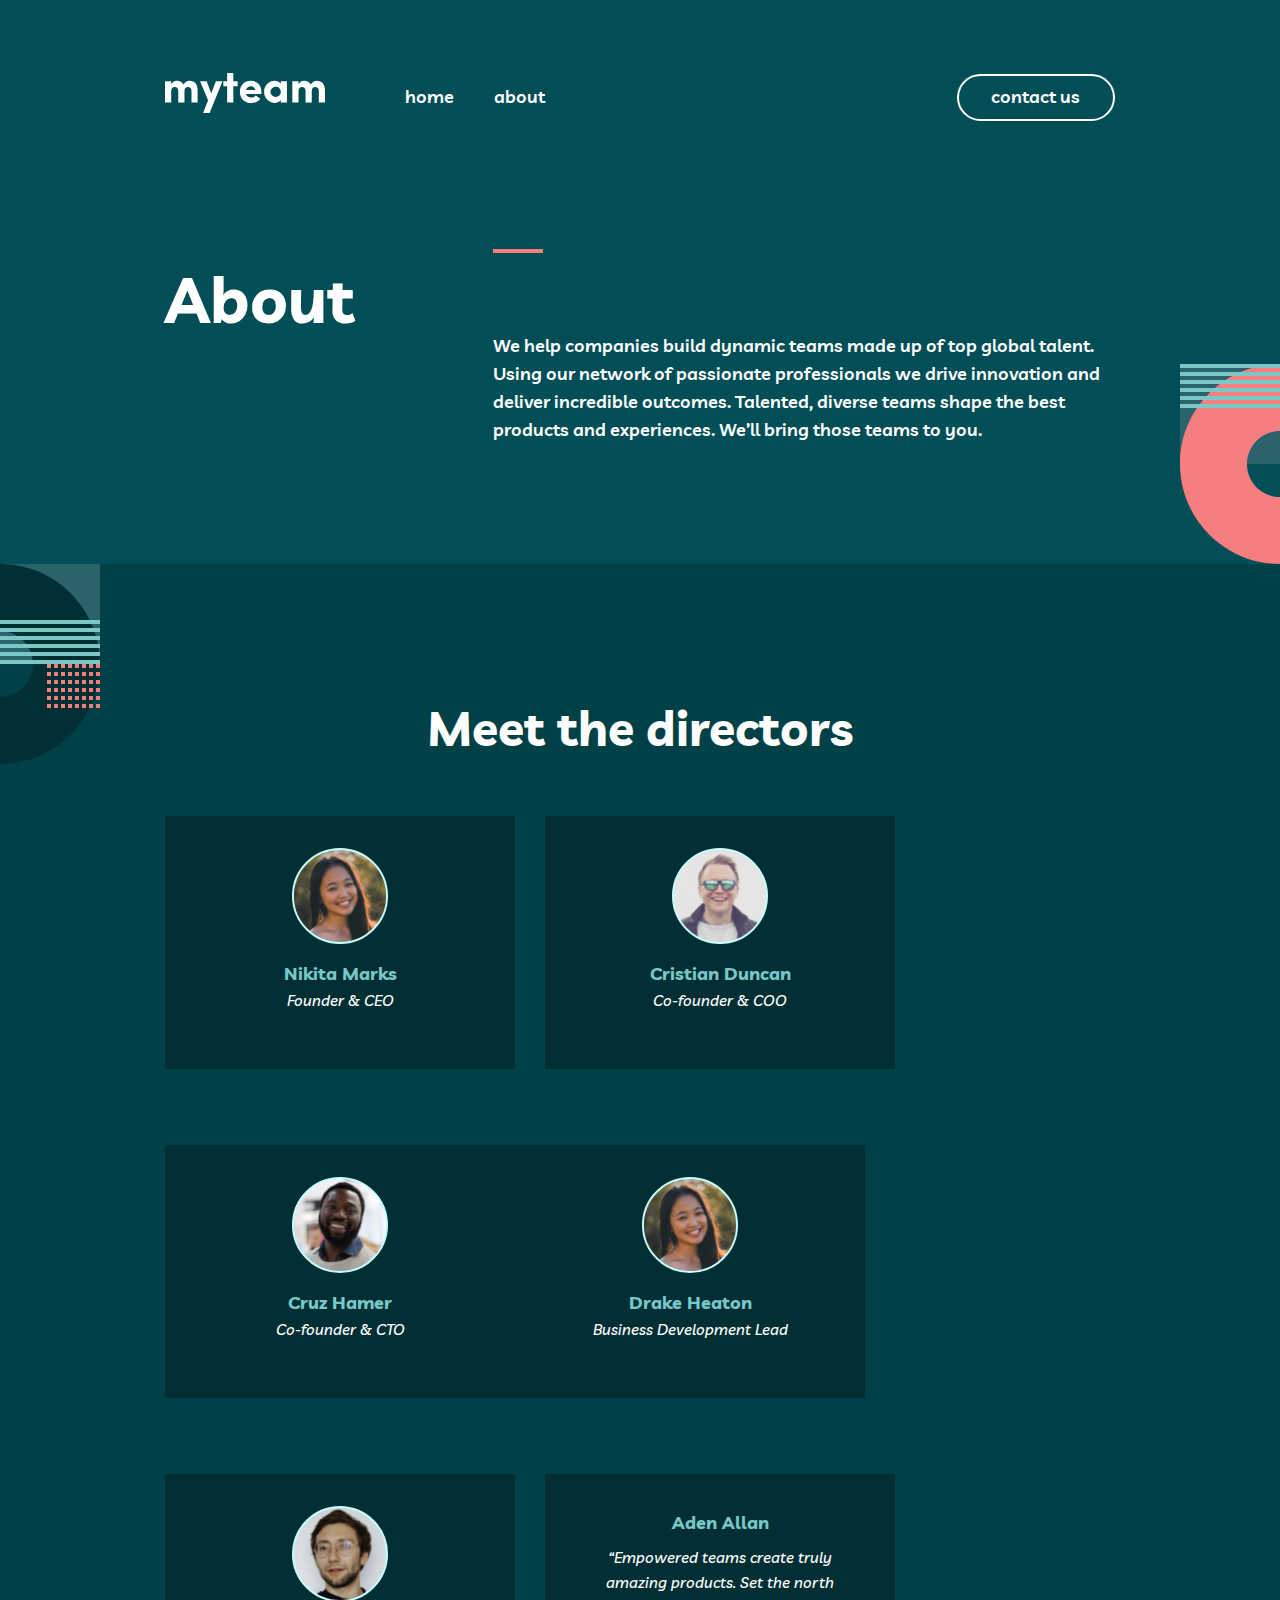
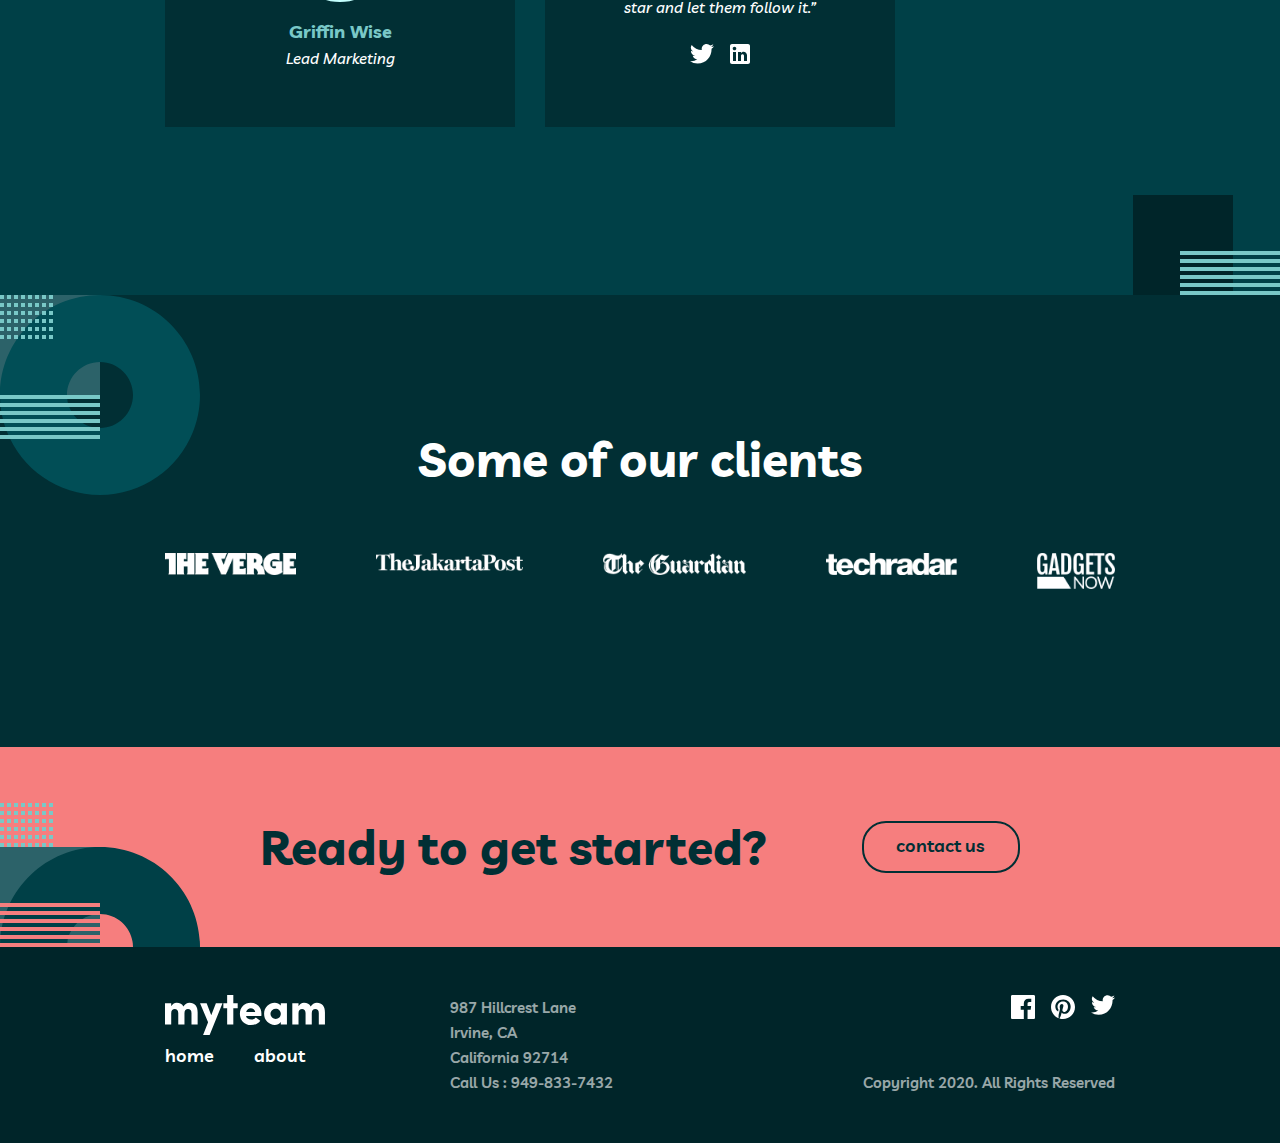
==== about.index.html @ c96c5cdf "about-index-html styles" ====
<!DOCTYPE html>
<html lang="en">
<head>
  <meta charset="UTF-8">
  <meta http-equiv="X-UA-Compatible" content="IE=edge">
  <meta name="viewport" content="width=device-width, initial-scale=1.0">
  <title>Myteam</title>
  <!-- google-fonts -->
  <link rel="preconnect" href="https://fonts.googleapis.com">
  <link rel="preconnect" href="https://fonts.gstatic.com" crossorigin>
  <link href="https://fonts.googleapis.com/css2?family=Inter:wght@400;600;700&family=Livvic:wght@500;600;700&family=Montserrat:wght@700&family=Nunito+Sans:wght@300;600;800&family=Poppins:wght@500;700&family=Roboto:wght@400;500;700&family=Spartan:wght@500;700&display=swap" rel="stylesheet">
  <!-- stylesheets -->

  <link rel="stylesheet" href="css/normalize.css">
  <link rel="stylesheet" href="css/styles.css">


</head>
<body>

  <div class="site-header-hero-wrapper container">
    <div class="">
      <header class="site-header">
        <div class="header-top-info-left">
          <a class="site-logo" href="index.html"><img class="site-logo-img" src="img/myteam-logo.svg" alt="myteam-logo"></a>
          <ul class="sitenav-list" >
            <li class="sitenav-list-item">
              <a class="sitenav-list-item-link" href="index.html">home</a>
            </li>
            <li class="sitenav-list-item">
              <a class="sitenav-list-item-link" href="about.index.html">about</a>
            </li>

          </ul>
        </div>
        <div class="header-top-info-right"><a class="button button-green" href="#">contact us</a></div>
      </header>

      <!-- hero -->

      <div class="site-hero about-site-hero ">

        <h1 class="hero-heading about-hero-headding">About</h1>
        <p class="hero-heading-text about-hero-heading-text ">We help companies build dynamic teams made up of top global talent. Using our network of passionate professionals we drive innovation and deliver incredible outcomes. Talented, diverse teams shape the best products and experiences. We’ll bring those teams to you.</p>

        <img class="about-hero-bg" src="img/about-hero-bg.svg" alt="" width="100" height="200">
      </div>

    </div>
  </div>


  <main class="main-content">

    <div class="main-feature about-main-feature container">
      <h2 class="about-main-feature-heading">Meet the directors</h2>
      <ul class="about-main-feature-list">
        <li class="about-main-feature-list-item">
          <img class="about-main-featute-item-user-img" src="img/nikita.svg" alt="Nikita-img"  width="96" height="96">
          <h3 class="about-main-feature-user-name">Nikita Marks</h3>
          <span class="about-main-feature-user-profession">Founder & CEO</span>
        </li>
        <li class="about-main-feature-list-item">
          <img class="about-main-featute-item-user-img" src="img/cristian.svg" alt="cristain-img"  width="96" height="96" >
          <h3 class="about-main-feature-user-name">Cristian Duncan</h3>
          <span class="about-main-feature-user-profession">Co-founder & COO</span>
        </li>
        <li class="about-main-feature-list-item">
          <img class="about-main-featute-item-user-img" src="img/cruz.svg" alt="Cruz-img"  width="96" height="96" >
          <h3 class="about-main-feature-user-name">Cruz Hamer</h3>
          <span class="about-main-feature-user-profession">Co-founder & CTO</span>
        </li>
        <li class="about-main-feature-list-item">
          <img class="about-main-featute-item-user-img" src="img/nikita.svg" alt="Nikita-img"  width="96" height="96" >
          <h3 class="about-main-feature-user-name">Drake Heaton</h3>
          <span class="about-main-feature-user-profession">Business Development Lead</span>
        </li>
        <li class="about-main-feature-list-item">
          <img class="about-main-featute-item-user-img" src="img/griffin.svg" alt="Griffin-img"  width="96" height="96" >
          <h3 class="about-main-feature-user-name">Griffin Wise</h3>
          <span class="about-main-feature-user-profession">Lead Marketing</span>
        </li>
        <li class="about-main-feature-list-item">
          <h3 class="about-main-feature-user-name aden-name">Aden Allan</h3>
          <span class="about-main-feature-user-profession aden-profession ">“Empowered teams create truly amazing products. Set the north star and let them follow it.”</span>
          <ul class="about-main-feature-user-aden-allan-social-networks-list">
            <li class="about-main-feature-user-aden-allan-social-networks-list-item"> <a class="about-main-feature-user-aden-allan-social-network-icons
              about-main-feature-user-aden-allan-pinterest-icon" href="#"><svg width="24" height="20" xmlns="http://www.w3.org/2000/svg"><path d="M24 2.309a9.83 9.83 0 0 1-2.828.775A4.932 4.932 0 0 0 23.337.36a9.864 9.864 0 0 1-3.127 1.195A4.916 4.916 0 0 0 16.616 0c-3.179 0-5.515 2.966-4.797 6.045A13.978 13.978 0 0 1 1.671.901a4.93 4.93 0 0 0 1.523 6.574 4.903 4.903 0 0 1-2.229-.616c-.054 2.281 1.581 4.415 3.949 4.89a4.935 4.935 0 0 1-2.224.084 4.928 4.928 0 0 0 4.6 3.419A9.9 9.9 0 0 1 0 17.292a13.94 13.94 0 0 0 7.548 2.212c9.142 0 14.307-7.721 13.995-14.646A10.025 10.025 0 0 0 24 2.309Z" fill="CurrentColor"/></svg></a></li>

            <li><a class="about-main-feature-user-aden-allan-social-network-icons
              about-main-feature-user-aden-allan-linkedin-icon" href="#"><svg width="20" height="20"  xmlns="http://www.w3.org/2000/svg"><path fill-rule="evenodd" clip-rule="evenodd" d="M2 0h16c1.1 0 2 .9 2 2v16c0 1.1-.9 2-2 2H2c-1.1 0-2-.9-2-2V2C0 .9.9 0 2 0Zm4 17V8H3v9h3ZM4.5 6.3c-1 0-1.8-.8-1.8-1.8s.8-1.8 1.8-1.8 1.8.8 1.8 1.8-.8 1.8-1.8 1.8ZM14 17h3v-5.7c0-1.9-1.6-3.5-3.5-3.5-.9 0-2 .6-2.5 1.4V8H8v9h3v-5.3c0-.8.7-1.5 1.5-1.5s1.5.7 1.5 1.5V17Z" fill="CurrentColor"/></svg></a></li>
          </ul>



        </li>
      </ul>
      <img class="about-feature-left-top-bg" src="img/about-feature-left-top-bg.svg" alt="" width="100" height="200">
      <img class="about-feature-right-bottom-bg" src="img/about-feature-right-bottom-bg.svg" alt="" width="147" height="100">
    </div>

    <!-- reviews-wrapper -->

    <div class="reviews-wrapper about-reviews-wrapper container">
      <h2 class="about-reviews-heading">Some of our clients</h2>
<ul  class="about-reviews-list">
  <li class="about-reviews-list-item">
    <img class="about-reviews-list-item-img" src="img/the-verge.png" alt="the-verge" width="165" height="28" srcset="img/the-verge.png 1x, img/the-verge@2x.png 2x">
  </li>
  <li class="about-reviews-list-item">
    <img class="about-reviews-list-item-img" src="img/the-jakarta-post.png" alt="the-jakarta" width="184" height="23" srcset="img/the-jakarta-post.png 1x, img/the-jakarta-post@2x.png 2x">
  </li>
  <li class="about-reviews-list-item">
    <img class="about-reviews-list-item-img" src="img/the-guardian.png" alt="the-guardian" width="180" height="28" srcset="img/the-guardian.png 1x, img/the-guardian@2x.png">
  </li>
  <li class="about-reviews-list-item">
    <img class="about-reviews-list-item-img" src="img/techradar.png" alt="techradar" width="165" height="28" srcset="img/techradar.png 1x, img/techradar@2x.png 2x">
  </li>
  <li class="about-reviews-list-item">
    <img class="about-reviews-list-item-img" src="img/gadgets-now.png" alt="gadgets-now" width="98" height="45" srcset="img/gadgets-now.png 1x, img/gadgets-now@2x.png 2x">
  </li>
</ul>

<img class="about-reviews-bg" src="img/about-reviews-bg.svg" alt="" width="200" height="200">

    </div>

    <!-- contact -->

    <div class="contact container">
      <h2 class="contact-heading">Ready to get started?</h2>
      <a class="button button-red" href="contact-index.html">contact us</a>
      <img class="contact-bg" src="img/contact.bg.svg" alt="" width="200" height="144">
    </div>

  </main>

  <!-- footer -->

  <footer class="site-footer container">
    <div class="site-footer-left">
      <div class="footer-logo-nav-wrapper">
        <a class="site-footer-link" href="index.html"><img class="site-footer-link-img" src="img/myteam-logo.svg" alt="footer-logo"></a>
        <ul class="site-footer-list">
          <li class="site-footer-list-item">
            <a class="sitenav-list-item-link" href="index.html">home</a>
          </li>
          <li class="site-footer-list-item">
            <a class="sitenav-list-item-link" href="index.html">about</a>
          </li>
        </ul>
      </div>
      <div class="site-footer-info">987  Hillcrest Lane <br> Irvine, CA <br>California 92714 <br>Call Us : 949-833-7432</div>
    </div>

    <div class="site-footer-right">
      <ul class="social-networks-list">
        <li class="social-networks-list-item"><a href="#"><svg class="social-networks-icon" width="24" height="24" xmlns="http://www.w3.org/2000/svg"><path d="M22.675 0H1.325C.593 0 0 .593 0 1.325v21.351C0 23.407.593 24 1.325 24H12.82v-9.294H9.692v-3.622h3.128V8.413c0-3.1 1.893-4.788 4.659-4.788 1.325 0 2.463.099 2.795.143v3.24l-1.918.001c-1.504 0-1.795.715-1.795 1.763v2.313h3.587l-.467 3.622h-3.12V24h6.116c.73 0 1.323-.593 1.323-1.325V1.325C24 .593 23.407 0 22.675 0Z" fill="CurrentColor"/></svg></a></li>

        <li class="social-networks-list-item"><a href="#"><svg class="social-networks-icon" width="24" height="24" xmlns="http://www.w3.org/2000/svg"><path d="M12 0C5.373 0 0 5.372 0 12c0 5.084 3.163 9.426 7.627 11.174-.105-.949-.2-2.405.042-3.441.218-.937 1.407-5.965 1.407-5.965s-.359-.719-.359-1.782c0-1.668.967-2.914 2.171-2.914 1.023 0 1.518.769 1.518 1.69 0 1.029-.655 2.568-.994 3.995-.283 1.194.599 2.169 1.777 2.169 2.133 0 3.772-2.249 3.772-5.495 0-2.873-2.064-4.882-5.012-4.882-3.414 0-5.418 2.561-5.418 5.207 0 1.031.397 2.138.893 2.738a.36.36 0 0 1 .083.345l-.333 1.36c-.053.22-.174.267-.402.161-1.499-.698-2.436-2.889-2.436-4.649 0-3.785 2.75-7.262 7.929-7.262 4.163 0 7.398 2.967 7.398 6.931 0 4.136-2.607 7.464-6.227 7.464-1.216 0-2.359-.631-2.75-1.378l-.748 2.853c-.271 1.043-1.002 2.35-1.492 3.146C9.57 23.812 10.763 24 12 24c6.627 0 12-5.373 12-12 0-6.628-5.373-12-12-12Z" fill="CurrentColor"/></svg></a></li>

        <li class="social-networks-list-item"><a href="#"><svg class="social-networks-icon" width="24" height="20"  xmlns="http://www.w3.org/2000/svg"><path d="M24 2.557a9.83 9.83 0 0 1-2.828.775A4.932 4.932 0 0 0 23.337.608a9.864 9.864 0 0 1-3.127 1.195A4.916 4.916 0 0 0 16.616.248c-3.179 0-5.515 2.966-4.797 6.045A13.978 13.978 0 0 1 1.671 1.149a4.93 4.93 0 0 0 1.523 6.574 4.903 4.903 0 0 1-2.229-.616c-.054 2.281 1.581 4.415 3.949 4.89a4.935 4.935 0 0 1-2.224.084 4.928 4.928 0 0 0 4.6 3.419A9.9 9.9 0 0 1 0 17.54a13.94 13.94 0 0 0 7.548 2.212c9.142 0 14.307-7.721 13.995-14.646A10.025 10.025 0 0 0 24 2.557Z" fill="CurrentColor"/></svg></a></li>
      </ul>
      <span class="Copyright">Copyright 2020. All Rights Reserved</span>
    </div>
  </footer>

  <script src="js/main.js"></script>
</body>
</html>
---- css/styles.css ----
:root{
  --Midnight-green: #014E56;
  --Light-coral:#F67E7E;
  --Rapture-blue:#79C8C7;
  --Police-blue:#2C6269;
  --Deep-jungle-green:#004047;
  --Sacramento-state-green:#012F34;
  --Dark-green: #002529;
  --white:#fff;
}

html{
  box-sizing:border-box;
  height: 100%;
  scroll-behavior: smooth;
}


*,
*::before,
*::after{
  box-sizing:inherit;
}


body{
  display: flex;
  flex-direction: column;
  height: 100%;
  padding: 0;
  margin: 0;
  font-family:"Livvic","arial", serif;
  font-size: 15px;
  line-height: 25px;
  font-weight: 600;
  background-color: #fff;
  color: var(--white);
}


img{
  max-width: 100%;
  height: auto;

}

.container{
  width: 100%;
  max-width: 1440px;
  padding-left: 165px;
  padding-right: 165px;
  margin-left: auto;
  margin-right: auto;
}

.button {
  font-weight: 600;
  font-size: 18px;
  line-height: 28px;
  padding: 9px 33px 11px 32px;
  border: 2px solid #fff;
  border-radius: 24px;
  text-decoration: none;
}

.button-green {
  color: var(--white);
}

.button-green:hover{
  color:   var(--Dark-green);
  background-color: var(--white);
}

.button-red{
  color: var(--Sacramento-state-green);
  border-color: var(--Sacramento-state-green);
}

.button-red:hover{
  color: var(--white);
  background-color: var(--Sacramento-state-green);
}

/* MAIN-CONTENT */

.main-content{
  flex-grow: 1;
}

.site-header-hero-wrapper {
  background-color: var(--Midnight-green);
}

.site-header {
  display: flex;
  justify-content: space-between;
  align-items: center;
  padding-top: 73px;
  padding-bottom: 129px;
  background-color: var(--Midnight-green);
}

.site-logo {
  margin-right: 80px;
}

.site-logo-img {
  width: 160px;
  height: 40px;
}

.header-top-info-left{
  display: flex;
  justify-content: space-between;
  align-items: center;
}

.sitenav-list {
  display: flex;
  align-items: center;
  list-style: none;
  padding: 0;
  margin: 0;
}

.sitenav-list-item:not(:last-child){
  margin-right: 40px;
}

.sitenav-list-item-link {
  font-weight: 600;
  font-size: 18px;
  line-height: 28px;
  color: var(--white);
  text-decoration: none;
}

.sitenav-list-item-link:hover {
  color: var(--Light-coral);
}

.site-hero {
  display: flex;
  padding-bottom: 250px;
  position: relative;
}

.about-site-hero{
  padding-bottom: 120px;
}

.hero-heading {
  width: 635px;
  font-weight: bold;
  font-size: 100px;
  line-height: 100px;
  margin: 0;
}

.about-hero-headding{
  width: 350px;
  font-size: 64px;
}

.hero-heading-text {
  display: flex;
  flex-direction: column;
  width: 445px;
  font-weight: 600;
  font-size: 18px;
  line-height: 28px;
  margin: 0;
  margin-left: 30px;
}

.about-hero-heading-text{
  width: 730px;
  }

.hero-heading-text::before{
  margin-bottom: 79px;
  width: 50px;
  height: 4px;
  background-color: var(--Rapture-blue);
  content:"";
}

.about-hero-heading-text::before{
  margin-bottom: 79px;
  width: 50px;
  height: 4px;
  background-color: var(--Light-coral);
  content:"";
}

.hero-bg-img-left {
  width: 100px;
  height: 200px;
  position: absolute;
  left: -165px;
  top: 0;

}

.hero-bg-img-bottom {
  width: 358px;
  height: 100px;
  position: absolute;
  right: 0;
  bottom:0;
}

.about-hero-bg{
  width: 100px;
  height: 200px;
  position: absolute;
  right: -165px;
  bottom:0;
}

/* main-feature */

.main-feature {
  display: flex;
  position: relative;
  padding-top: 140px;
  padding-left: 165px;
  background-color: #012F34;
}

.main-feature-heading {
  display: flex;
  flex-direction: column;
  width: 445px;
  font-weight: bold;
  font-size: 48px;
  line-height: 48px;
  margin: 0;
}

.main-feature-heading::before{
  width: 50px;
  height: 4px;
  margin-bottom: 54px;
  background-color: var(--Rapture-blue);
  content:"";
}

.main-feature-list {
  list-style: none;
  padding: 0;
  padding-bottom: 140px;
  margin: 0;
  margin-top: 58px;
  margin-left: 125px;
}

.main-feature-list-item {
  display: flex;
  width: 540px;
}

.main-feature-list-item:not(:last-child){
  margin-bottom: 32px;
}

.main-feature-list-item-img{
  width: 72px;
  height: 72px;
  margin-right: 23px;

}

.main-feature-list-item-headeing {
  font-weight: bold;
  font-size: 18px;
  line-height: 28px;
  margin: 0;
  margin-bottom: 16px;
  color: var(--Light-coral);
}

.main-feature-list-item-text {
  font-weight: 600;
  font-size: 15px;
  line-height: 25px;
  margin: 0;
  opacity: 0.8;
}

.main-feature-right-bg{
  width: 100px;
  height: 244px;
  position: absolute;
  right: 0;
  bottom: 0;
}

/* about-main-feature */

.about-main-feature{
display: flex;
flex-direction: column;
background-color: var(--Deep-jungle-green);
}

.about-main-feature-heading {
  font-weight: bold;
  font-size: 48px;
  line-height: 48px;
  text-align: center;
  margin: 0;
  padding-bottom: 64px;
}
.about-main-feature-list {
display: flex;
flex-wrap: wrap;
padding: 0;
margin: 0;
padding-bottom: 92px;
list-style: none;
}

.about-main-feature-list-item {
  display: flex;
  flex-direction: column;
  align-items: center;
width: 350px;
margin-bottom: 76px;
background-color: var(--Sacramento-state-green);
}

.about-main-feature-list-item:not(:last-child) {
margin-right: 30px;
}

.about-main-feature-list-item:nth-child(3){
margin-right:0;
}

.about-main-featute-item-user-img {
padding-top: 32px;
padding-bottom: 16px;

}

.about-main-feature-user-name {
  font-weight: bold;
font-size: 18px;
line-height: 28px;
margin: 0;
color: var(--Rapture-blue);
}

.about-main-feature-user-profession {
  font-style: italic;
  font-weight: 500;
  font-size: 15px;
  line-height: 25px;
  padding-bottom: 56px;
}

.aden-name{
padding-top: 35px;
padding-bottom: 8px;
}

.aden-profession {
  width: 251px;
  text-align: center;
padding-bottom: 24px;
}

.about-main-feature-user-aden-allan-social-networks-list {
display: flex;
list-style: none;
padding: 0;
margin: 0;
padding-bottom: 63px;
}

.about-main-feature-user-aden-allan-social-networks-list-item:not(:last-child){
  margin-right: 16px;
}

.about-main-feature-user-aden-allan-social-network-icons{
  display: block;
  color: var(--white);
}

.about-main-feature-user-aden-allan-social-network-icons:hover{
  color: var(--Light-coral);
}

.about-main-feature-user-aden-allan-pinterest-icon {
width: 24px;
height: 19px;
}

.about-main-feature-user-aden-allan-linkedin-icon {
width: 20px;
height: 20px;
}

.about-feature-left-top-bg {
  width: 100px;
  height: 200px;
  position: absolute;
  left: 0;
  top: 0;
}

.about-feature-right-bottom-bg {
  width: 147px;
  height: 100px;
  position: absolute;
  right: 0;
  bottom: 0;
}


/* reviews-wrapper */

.reviews-wrapper {
  position: relative;
  background-color:  #004047;
}

.reviews-bg-left {
  position: absolute;
  width: 147px;
  height: 100px;
  left: 0;
  top: 0;
}

.reviews-bg-right {
  position: absolute;
  width: 200px;
  height: 100px;
  right: 0;
  bottom: 0;
}

.reviews-heading {
  font-weight: bold;
  font-size: 48px;
  line-height: 48px;
  text-align: center;
  margin: 0;
  padding-top: 140px;
  padding-bottom: 92px;
}

.reviews-heading-blue{
  color:var(--Rapture-blue);
}

.reviews-list {
  display: flex;
  padding: 0;
  margin: 0;
  padding-bottom: 150px;
  list-style: none;
}

.reviews-list-item {
  position: relative;
  width: 350px;

}

.reviiews-list-item-icon{
  width: 67px;
  height: 56px;
  position: absolute;
transform: translate(142px, -36px);
z-index: 1;
}

.reviews-list-item:not(:last-child){
  margin-right: 30px;
}

.reviews-list-item-text {
  position: relative;
  display: flex;
  flex-direction: column;
  font-weight: 600;
  font-size: 15px;
  line-height: 25px;
  text-align: center;
  margin: 0;
  padding-bottom: 24px;
z-index: 100;
}

.reviews-list-item-user-name {
  font-weight: bold;
  font-size: 18px;
  line-height: 28px;
  text-align: center;
  color: var(--Rapture-blue);
  margin: 0;
  padding-bottom: 2px;
}

.reviews-list-item-user-profession {
  display: flex;
  justify-content: center;
  font-weight: 500;
  font-size: 13px;
  line-height: 18px;
  text-align: center;
  padding-bottom: 32px;
}

.reviews-list-item-user-img {
  display: flex;
  justify-content: center;
  align-items: center;
  width: 62px;
  height: 62px;
  border-radius: 50%;
  /* border: 2px solid #C4FFFE; */
}

.reviews-list-item-user-img-wrapper{
  display: flex;
  justify-content: center;

}

/* about-reviews */
.about-reviews-wrapper{
background-color: var(--Sacramento-state-green);
}

.about-reviews-heading {
  font-weight: bold;
  font-size: 48px;
  line-height: 48px;
   text-align: center;
   margin: 0;
   padding-top: 140px;
   padding-bottom: 70px;
}

.about-reviews-list {
display: flex;
padding: 0;
margin: 0;
list-style: none;
padding-bottom: 151px;
}

.about-reviews-list-item:not(:last-child) {
margin-right: 80px;
}

.about-reviews-list-item-img {

}

.about-reviews-bg {
width: 200px;
height: 200px;
position: absolute;
left: 0;
top: 0;
}


/* contact */

.contact {
  position: relative;
  background-color: #F67E7E;
  display: flex;
  justify-content: space-evenly;
  align-items: center;
}

.contact-heading{
  font-weight: bold;
  font-size: 48px;
  line-height: 48px;
  margin: 0;
  padding-top: 76px;
  padding-bottom: 76px;
  color: var(--Sacramento-state-green);
}

.contact-bg{
  width: 200px;
  height: 144px;
  position: absolute;
  left: 0;
  bottom: 0;
}

/* site-feature */

.site-footer {
  display: flex;
  justify-content: space-between;
  background-color:#002529;
  padding-top: 48px;
  padding-bottom: 48px;
}

.site-footer-left{
  display: flex;
}

.footer-logo-nav-wrapper{
  padding-right: 125px;
}

.site-footer-list {
  display: flex;
  list-style: none;
  padding: 0;
  margin: 0;
  padding-bottom: 25px;
}

.site-footer-list-item:not(:last-child) {
  margin-right: 40px;
}

.site-footer-info {
  opacity: 0.6;
}

.social-networks-list {
  display: flex;
  justify-content: flex-end;
  list-style: none;
  padding: 0;
  margin: 0;
  padding-bottom: 51px;
}

.social-networks-list-item:not(:last-child){
  margin-right: 16px;
}

.social-networks-icon{
  display: block;
  color: #fff;
}

.social-networks-icon:hover{
  color: var(--Light-coral);
}

.Copyright {
  opacity: 0.6;
}
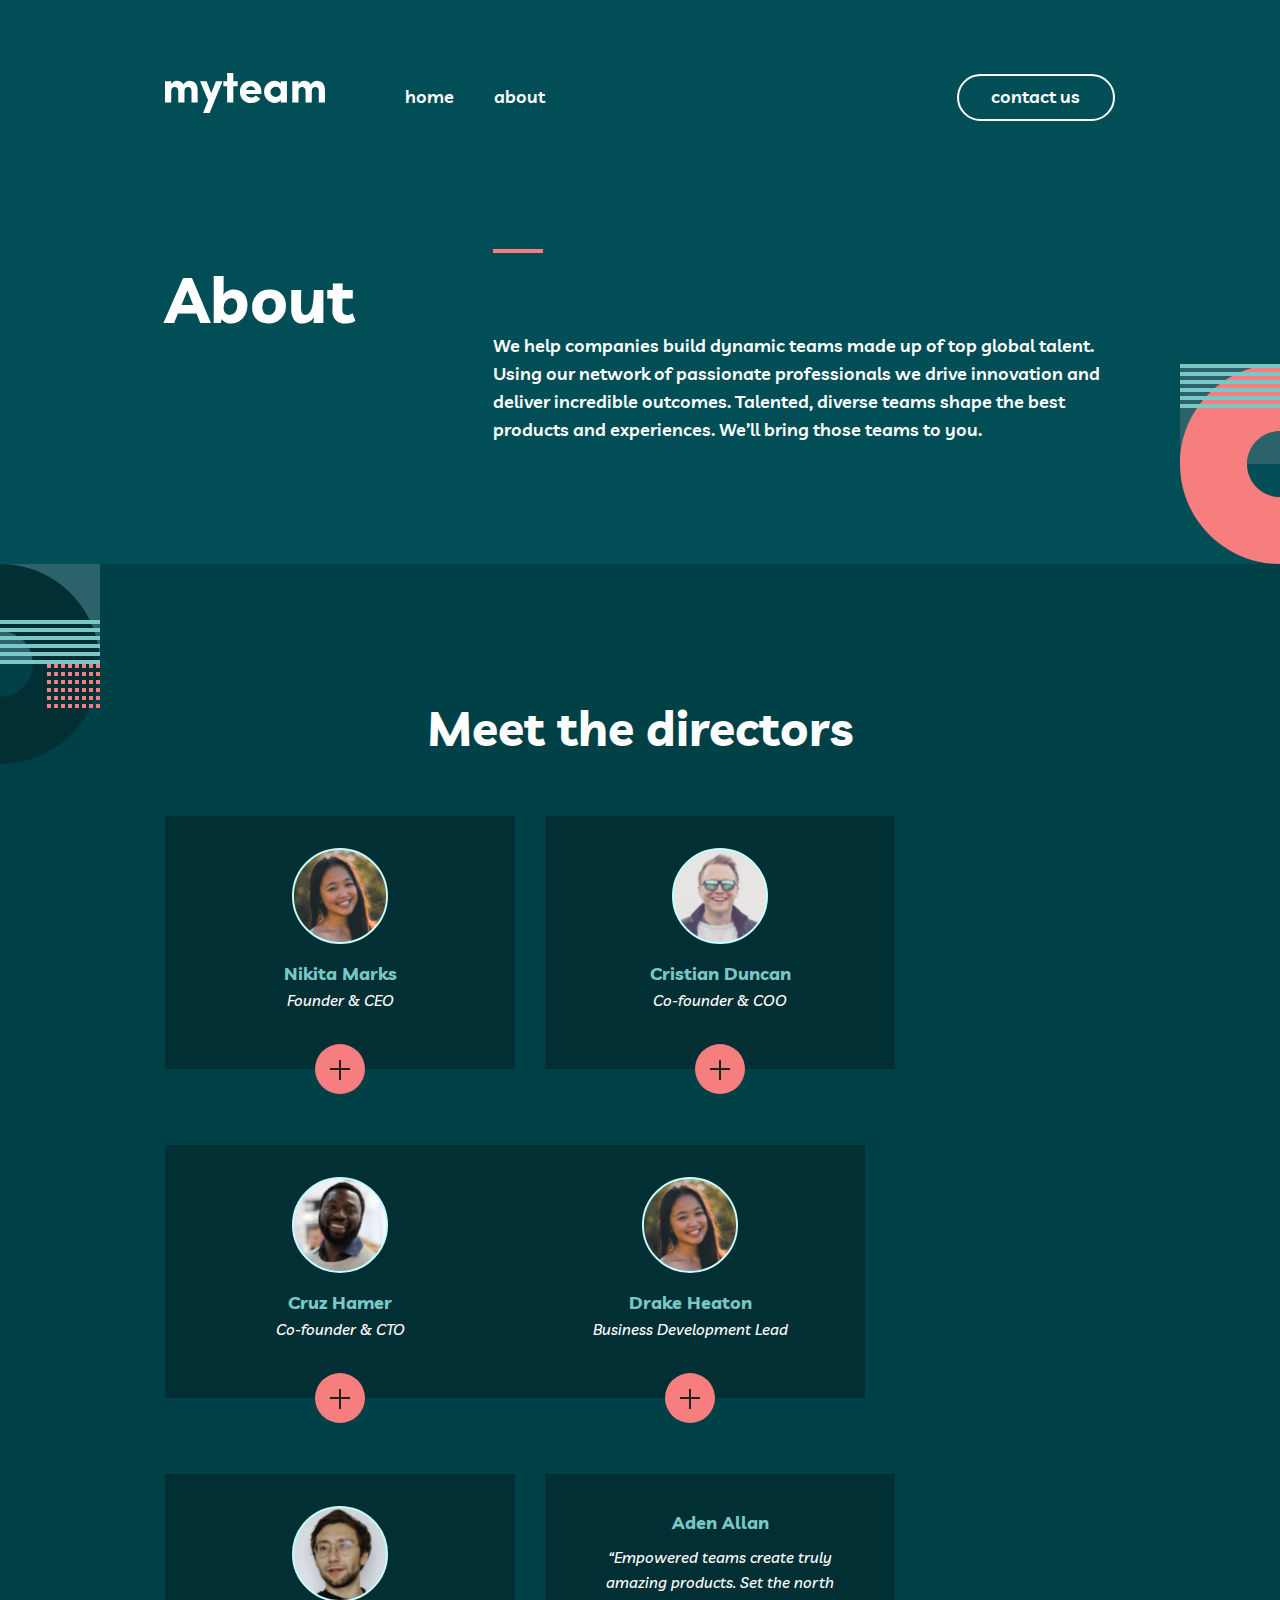
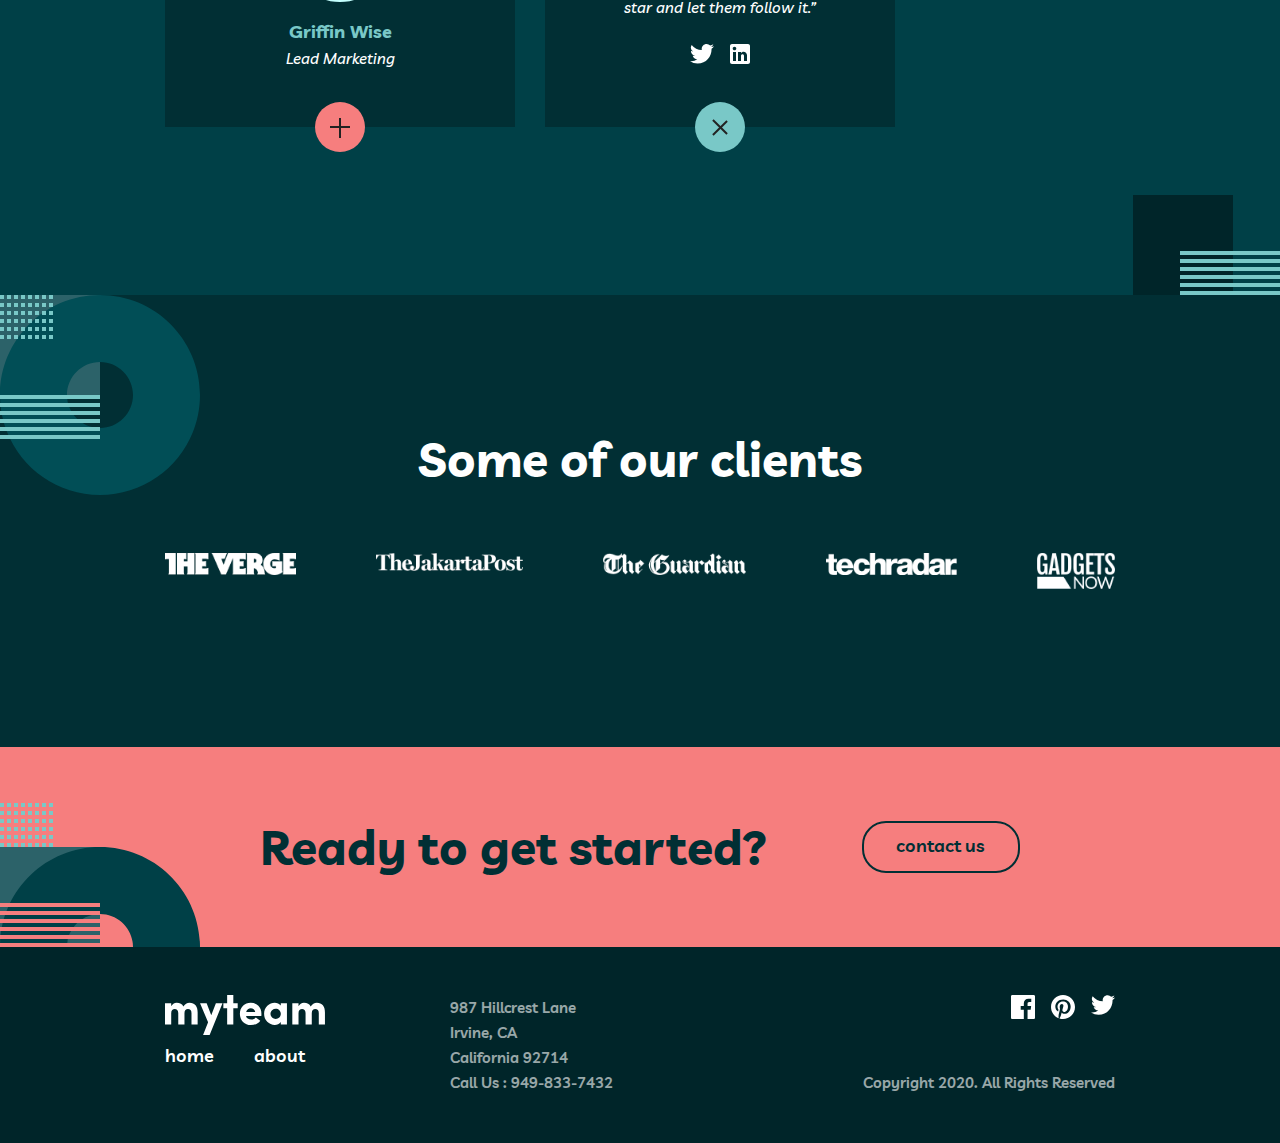
==== commit de615484: "add select-or-reject styles" ====
--- a/about.index.html
+++ b/about.index.html
@@ -53,32 +53,57 @@
   <main class="main-content">
 
     <div class="main-feature about-main-feature container">
-      <h2 class="about-main-feature-heading">Meet the directors</h2>
+      <h2 class="about-main-feature-heading" id="directors">Meet the directors</h2>
       <ul class="about-main-feature-list">
-        <li class="about-main-feature-list-item">
+        <li class="about-main-feature-list-item ">
           <img class="about-main-featute-item-user-img" src="img/nikita.svg" alt="Nikita-img"  width="96" height="96">
           <h3 class="about-main-feature-user-name">Nikita Marks</h3>
           <span class="about-main-feature-user-profession">Founder & CEO</span>
+<div class="select-or-reject-wrapper">
+  <a class="menu-btn" href="#directors">
+    <span class="span"> </span>
+      </a>
+</div>
         </li>
         <li class="about-main-feature-list-item">
           <img class="about-main-featute-item-user-img" src="img/cristian.svg" alt="cristain-img"  width="96" height="96" >
           <h3 class="about-main-feature-user-name">Cristian Duncan</h3>
           <span class="about-main-feature-user-profession">Co-founder & COO</span>
+          <div class="select-or-reject-wrapper">
+            <a class="menu-btn" href="#directors">
+              <span class="span"> </span>
+                </a>
+          </div>
         </li>
         <li class="about-main-feature-list-item">
           <img class="about-main-featute-item-user-img" src="img/cruz.svg" alt="Cruz-img"  width="96" height="96" >
           <h3 class="about-main-feature-user-name">Cruz Hamer</h3>
           <span class="about-main-feature-user-profession">Co-founder & CTO</span>
+          <div class="select-or-reject-wrapper">
+            <a class="menu-btn" href="#directors">
+              <span class="span"> </span>
+                </a>
+          </div>
         </li>
         <li class="about-main-feature-list-item">
           <img class="about-main-featute-item-user-img" src="img/nikita.svg" alt="Nikita-img"  width="96" height="96" >
           <h3 class="about-main-feature-user-name">Drake Heaton</h3>
           <span class="about-main-feature-user-profession">Business Development Lead</span>
+          <div class="select-or-reject-wrapper">
+            <a class="menu-btn" href="#directors">
+              <span class="span"> </span>
+                </a>
+          </div>
         </li>
         <li class="about-main-feature-list-item">
           <img class="about-main-featute-item-user-img" src="img/griffin.svg" alt="Griffin-img"  width="96" height="96" >
           <h3 class="about-main-feature-user-name">Griffin Wise</h3>
           <span class="about-main-feature-user-profession">Lead Marketing</span>
+          <div class="select-or-reject-wrapper">
+            <a class="menu-btn" href="#directors">
+              <span class="span"> </span>
+                </a>
+          </div>
         </li>
         <li class="about-main-feature-list-item">
           <h3 class="about-main-feature-user-name aden-name">Aden Allan</h3>
@@ -91,7 +116,10 @@
               about-main-feature-user-aden-allan-linkedin-icon" href="#"><svg width="20" height="20"  xmlns="http://www.w3.org/2000/svg"><path fill-rule="evenodd" clip-rule="evenodd" d="M2 0h16c1.1 0 2 .9 2 2v16c0 1.1-.9 2-2 2H2c-1.1 0-2-.9-2-2V2C0 .9.9 0 2 0Zm4 17V8H3v9h3ZM4.5 6.3c-1 0-1.8-.8-1.8-1.8s.8-1.8 1.8-1.8 1.8.8 1.8 1.8-.8 1.8-1.8 1.8ZM14 17h3v-5.7c0-1.9-1.6-3.5-3.5-3.5-.9 0-2 .6-2.5 1.4V8H8v9h3v-5.3c0-.8.7-1.5 1.5-1.5s1.5.7 1.5 1.5V17Z" fill="CurrentColor"/></svg></a></li>
           </ul>
 
-
+          <div class="select-or-reject-wrapper">
+            <a class="menu-btn menu-btn-active menu-btn-blue" href="#directors">
+              <span class="span"> </span></a>
+          </div>
 
         </li>
       </ul>
--- a/css/styles.css
+++ b/css/styles.css
@@ -326,6 +326,7 @@
   display: flex;
   flex-direction: column;
   align-items: center;
+  position: relative;
 width: 350px;
 margin-bottom: 76px;
 background-color: var(--Sacramento-state-green);
@@ -419,6 +420,70 @@
   bottom: 0;
 }
 
+.select-or-reject-wrapper{
+  position: absolute;
+  bottom: 0;
+  transform: translateY(50%);
+}
+
+.menu-btn{
+  display: block;
+  width: 50px;
+  height: 50px;
+  border-radius: 50%;
+  background-color: #F67E7E;
+  position: relative;
+}
+
+.menu-btn-blue{
+  background-color: var(--Rapture-blue);
+}
+
+.menu-btn:hover{
+  background-color:var(--Rapture-blue);
+}
+
+
+.menu-btn span::before{
+  position: absolute;
+top: 50%; margin-top: -1px;
+left: 50%; margin-left: -10px;
+width: 20px;
+height: 2px;
+background-color: #222;
+}
+
+
+.menu-btn span::after{
+  position: absolute;
+top: 33%; margin-top: -1px;
+left: 67%; margin-left: -10px;
+width: 2px;
+height: 20px;
+background-color: #222;
+}
+
+.menu-btn span::before,
+.menu-btn span::after{
+  content:'';
+  display: block;
+  transition: 0.5s;
+}
+
+
+
+.menu-btn-active span::before{
+  transform: rotate(45deg);
+  /* transform-origin: left bottom ; */
+
+}
+
+.menu-btn-active span::after{
+  transform: rotate(45deg);
+  /* transform-origin: left top ; */
+
+}
+
 
 /* reviews-wrapper */
 
@@ -658,4 +723,4 @@
 
 .Copyright {
   opacity: 0.6;
-}+}
